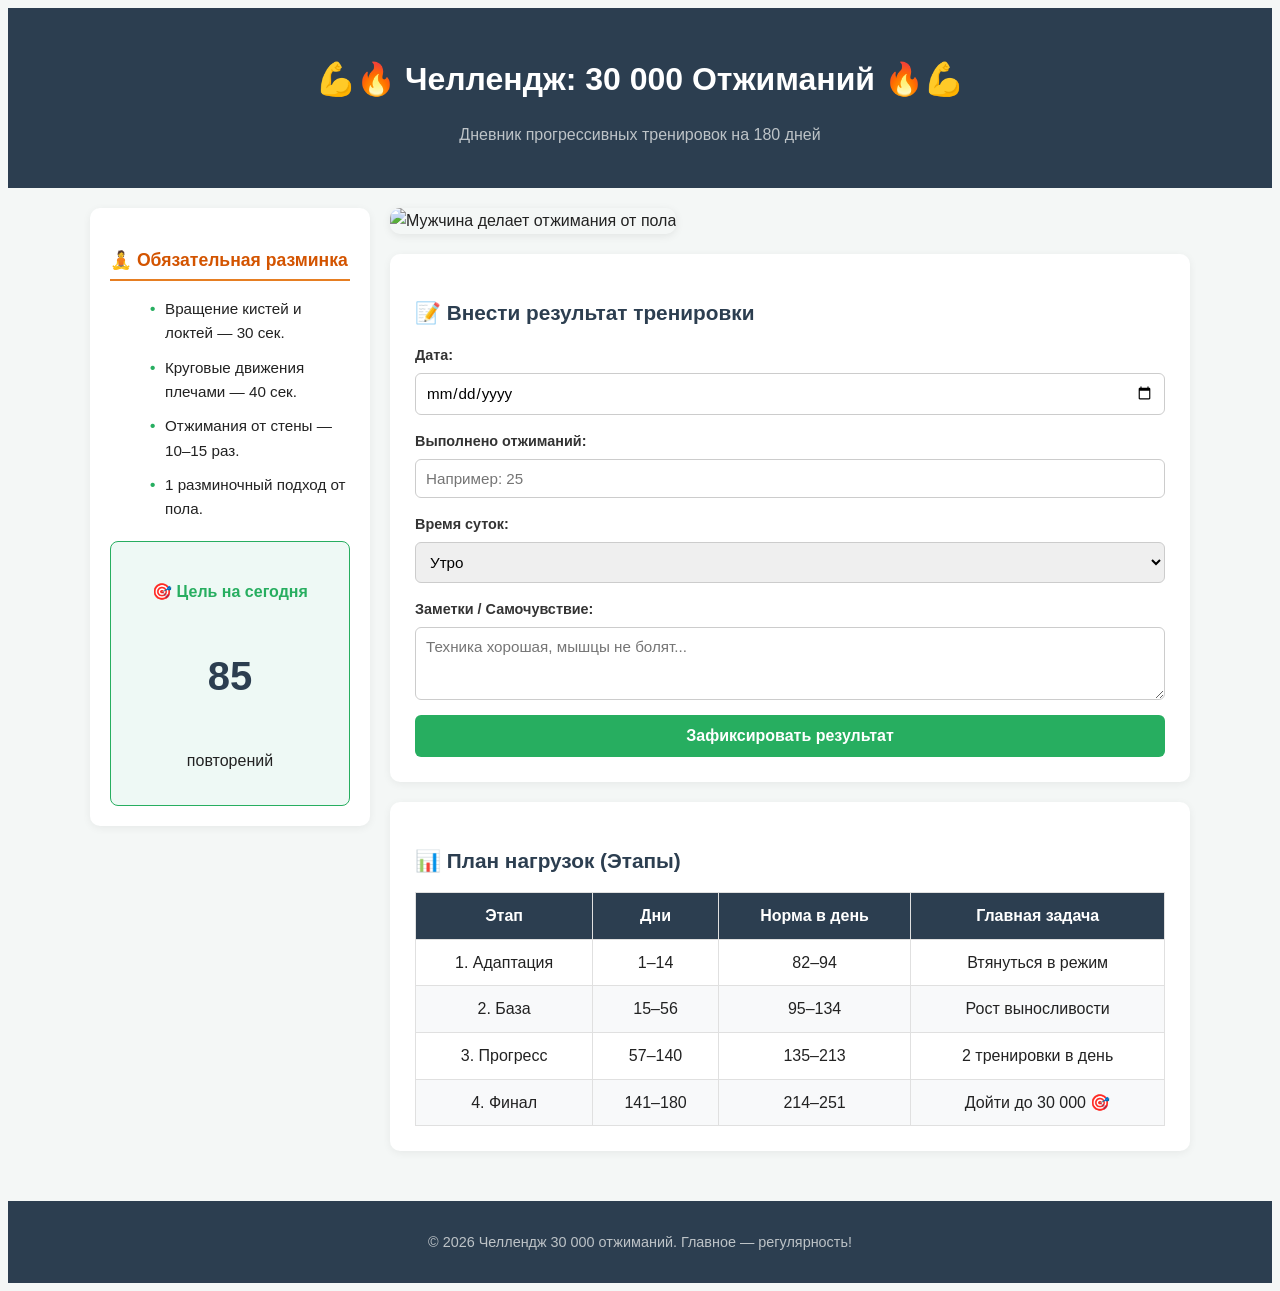
==== TOP/topindex.html @ 32d2bfa1 "test save git" ====
<!DOCTYPE html>
<html lang="ru">
<head>
    <meta charset="UTF-8">
    <meta name="viewport" content="width=device-width, initial-scale=1.0">
    <title>Челлендж 30 000 отжиманий</title>
    <link rel="stylesheet" href="./topstyle.css">
</head>
<body>

    <!-- Шапка сайта -->
    <header>
        <div class="header-container">
            <h1>💪🔥 Челлендж: 30 000 Отжиманий 🔥💪</h1>
            <p>Дневник прогрессивных тренировок на 180 дней</p>
        </div>
    </header>

    <!-- Основной сеточный контейнер -->
    <div class="layout-wrapper">

        <!-- Боковая колонка -->
        <aside>
            <h3>🧘 Обязательная разминка</h3>
            <ul>
                <li>Вращение кистей и локтей — 30 сек.</li>
                <li>Круговые движения плечами — 40 сек.</li>
                <li>Отжимания от стены — 10–15 раз.</li>
                <li>1 разминочный подход от пола.</li>
            </ul>

            <div class="aside-stat">
                <h4>🎯 Цель на сегодня</h4>
                <p class="stat-number">85</p>
                <p>повторений</p>
            </div>
        </aside>

        <!-- Главный контент страницы -->
        <main>

            <!-- Баннер / Фотография по теме -->
            <section class="media-section">
                <img src="https://images.unsplash.com/photo-1598971639058-fab3c3109a00?auto=format&fit=crop&w=1000&q=80" alt="Мужчина делает отжимания от пола" class="hero-image">
            </section>

            <!-- Форма для внесения выполненных отжиманий -->
            <section class="card">
                <h2>📝 Внести результат тренировки</h2>
                <form action="#" method="post" class="tracker-form">
                    
                    <div class="form-group">
                        <label for="date">Дата:</label>
                        <input type="date" id="date" name="date" required>
                    </div>

                    <div class="form-group">
                        <label for="count">Выполнено отжиманий:</label>
                        <input type="number" id="count" name="count" min="1" placeholder="Например: 25" required>
                    </div>

                    <div class="form-group">
                        <label for="timeofday">Время суток:</label>
                        <select id="timeofday" name="timeofday">
                            <option value="morning">Утро</option>
                            <option value="day">День</option>
                            <option value="evening">Вечер</option>
                        </select>
                    </div>

                    <div class="form-group">
                        <label for="notes">Заметки / Самочувствие:</label>
                        <textarea id="notes" name="notes" rows="3" placeholder="Техника хорошая, мышцы не болят..."></textarea>
                    </div>

                    <button type="submit" class="submit-btn">Зафиксировать результат</button>
                </form>
            </section>

            <!-- Таблица этапов -->
            <section class="card">
                <h2>📊 План нагрузок (Этапы)</h2>
                <table>
                    <thead>
                        <tr>
                            <th>Этап</th>
                            <th>Дни</th>
                            <th>Норма в день</th>
                            <th>Главная задача</th>
                        </tr>
                    </thead>
                    <tbody>
                        <tr>
                            <td>1. Адаптация</td>
                            <td>1–14</td>
                            <td>82–94</td>
                            <td>Втянуться в режим</td>
                        </tr>
                        <tr>
                            <td>2. База</td>
                            <td>15–56</td>
                            <td>95–134</td>
                            <td>Рост выносливости</td>
                        </tr>
                        <tr>
                            <td>3. Прогресс</td>
                            <td>57–140</td>
                            <td>135–213</td>
                            <td>2 тренировки в день</td>
                        </tr>
                        <tr>
                            <td>4. Финал</td>
                            <td>141–180</td>
                            <td>214–251</td>
                            <td>Дойти до 30 000 🎯</td>
                        </tr>
                    </tbody>
                </table>
            </section>

        </main>
    </div>

    <!-- Подвал сайта -->
    <footer>
        <p>&copy; 2026 Челлендж 30 000 отжиманий. Главное — регулярность!</p>
    </footer>

</body>
</html>



<!-- git init
git status
git add .
git commit -m "название комита"
git push origin ( branch name) !-->
<!-- git remote( проверка есть ли связь с компьютером git and github)  -->
<!--git push ( отправляет все на гитхаб)  -->
<!-- git branch  (создает новую ветку) -->
<!-- git checkout ( меняет ветку) -->
<!-- git merge ( соединяет ветки) -->
<!-- git clone (клонирует репозиторий) -->
<!-- git fetch (тянет данные из гитхаба) -->
<!-- git pull (тянет данные из гитхаба) -->
<!-- git reset (Проще говоря, она позволяет «отмотать» историю репозитория назад.) -->
<!-- // TEST COMMIT WELL DONE
// hello people welcome my test code
// new blank -->
---- TOP/topstyle.css ----
/* Общий сброс и базовые настройки */
🔥Habsida🔥* {
    box-sizing: border-box;
    margin: 0;
    padding: 0;
}

body {
    font-family: Arial, sans-serif;
    background-color: #f4f7f6;
    color: #222222;
    line-height: 1.6;
    display: flex;
    flex-direction: column;
    min-height: 100vh;
}

/* 1. HEADER (Шапка) */
header {
    background-color: #2c3e50;
    color: #ffffff;
    padding: 25px 20px;
    text-align: center;
}

header h1 {
    font-size: 2rem;
    margin-bottom: 5px;
}

header p {
    color: #bdc3c7;
    font-size: 1rem;
}

/* Обертка для расположения ASIDE и MAIN бок о бок */
.layout-wrapper {
    display: grid;
    grid-template-columns: 280px 1fr;
    gap: 20px;
    max-width: 1100px;
    width: 100%;
    margin: 20px auto;
    padding: 0 15px;
    flex: 1; /* Прижимает футер к низу экрана */
}

/* 2. ASIDE (Боковая панель) */
aside {
    background-color: #ffffff;
    padding: 20px;
    border-radius: 10px;
    box-shadow: 0 2px 8px rgba(0, 0, 0, 0.06);
    height: fit-content;
}

aside h3 {
    color: #d35400;
    margin-bottom: 12px;
    font-size: 1.1rem;
    border-bottom: 2px solid #e67e22;
    padding-bottom: 5px;
}

aside ul {
    list-style-type: none;
    margin-bottom: 20px;
}

aside li {
    margin-bottom: 10px;
    padding-left: 15px;
    position: relative;
    font-size: 0.95rem;
}

aside li::before {
    content: "•";
    color: #27ae60;
    font-weight: bold;
    position: absolute;
    left: 0;
}

.aside-stat {
    background-color: #eef9f5;
    border: 1px solid #27ae60;
    padding: 15px;
    border-radius: 8px;
    text-align: center;
}

.aside-stat h4 {
    color: #27ae60;
}

.stat-number {
    font-size: 2.5rem;
    font-weight: bold;
    color: #2c3e50;
}

/* 3. MAIN (Основная часть) */
main {
    display: flex;
    flex-direction: column;
    gap: 20px;
}

/* Фотография */
.hero-image {
    width: 100%;
    height: 240px;
    object-fit: cover;
    border-radius: 10px;
    box-shadow: 0 2px 8px rgba(0, 0, 0, 0.08);
}

/* Карточки контента */
.card {
    background-color: #ffffff;
    padding: 25px;
    border-radius: 10px;
    box-shadow: 0 2px 8px rgba(0, 0, 0, 0.06);
}

h2 {
    color: #2c3e50;
    margin-bottom: 15px;
    font-size: 1.3rem;
}

/* Форма записи результатов */
.tracker-form {
    display: flex;
    flex-direction: column;
    gap: 15px;
}

.form-group {
    display: flex;
    flex-direction: column;
    gap: 6px;
}

.form-group label {
    font-weight: bold;
    font-size: 0.9rem;
    color: #333;
}

.form-group input,
.form-group select,
.form-group textarea {
    padding: 10px;
    border: 1px solid #ccc;
    border-radius: 6px;
    font-size: 0.95rem;
    font-family: inherit;
}

.form-group input:focus,
.form-group select:focus,
.form-group textarea:focus {
    outline: none;
    border-color: #27ae60;
    box-shadow: 0 0 5px rgba(39, 174, 96, 0.3);
}

.submit-btn {
    background-color: #27ae60;
    color: white;
    border: none;
    padding: 12px;
    border-radius: 6px;
    font-size: 1rem;
    font-weight: bold;
    cursor: pointer;
    transition: background-color 0.2s;
}

.submit-btn:hover {
    background-color: #219150;
}

/* Таблица */
table {
    width: 100%;
    border-collapse: collapse;
    margin-top: 10px;
}

th, td {
    padding: 10px 12px;
    text-align: center;
    border: 1px solid #e0e0e0;
}

th {
    background-color: #2c3e50;
    color: #ffffff;
}

tr:nth-child(even) {
    background-color: #f8f9fa;
}

/* 4. FOOTER (Подвал) */
footer {
    background-color: #2c3e50;
    color: #bdc3c7;
    text-align: center;
    padding: 15px;
    margin-top: 30px;
    font-size: 0.9rem;
}

/* Адаптивность для мобильных устройств */
@media (max-width: 768px) {
    .layout-wrapper {
        grid-template-columns: 1fr;
    }
}
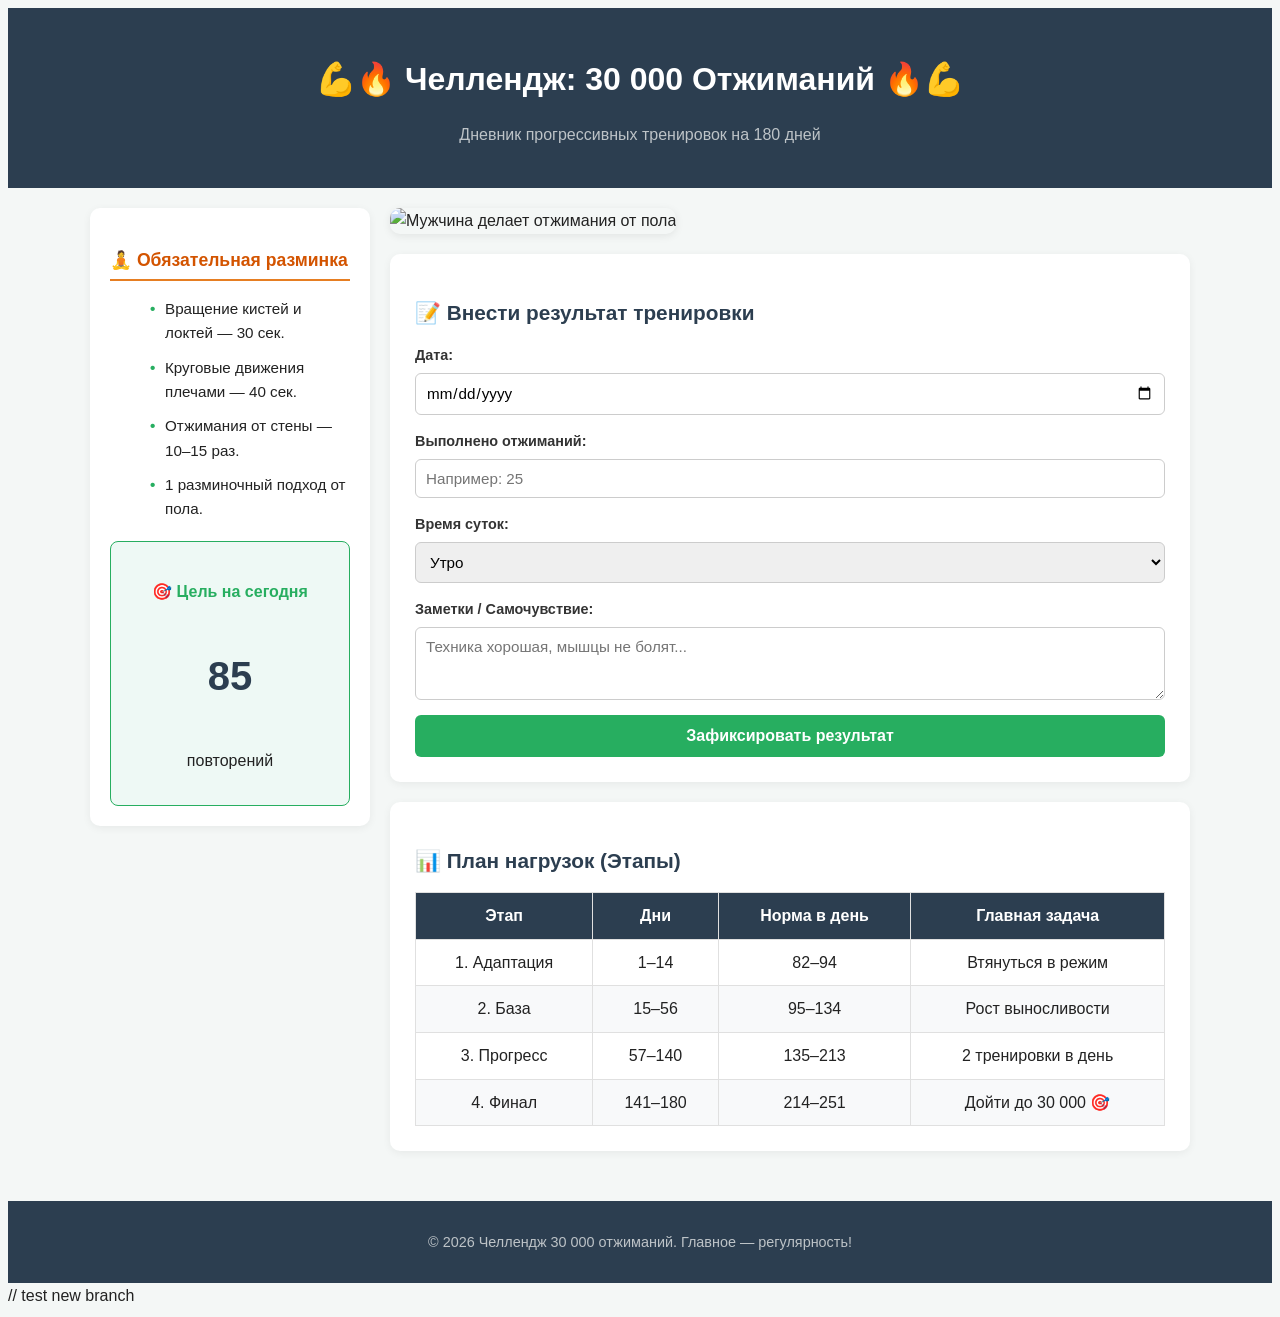
==== commit 26badd37: "test new branch" ====
--- a/TOP/topindex.html
+++ b/TOP/topindex.html
@@ -147,4 +147,5 @@
 <!-- git reset (Проще говоря, она позволяет «отмотать» историю репозитория назад.) -->
 <!-- // TEST COMMIT WELL DONE
 // hello people welcome my test code
-// new blank -->+// new blank -->
+// test new branch
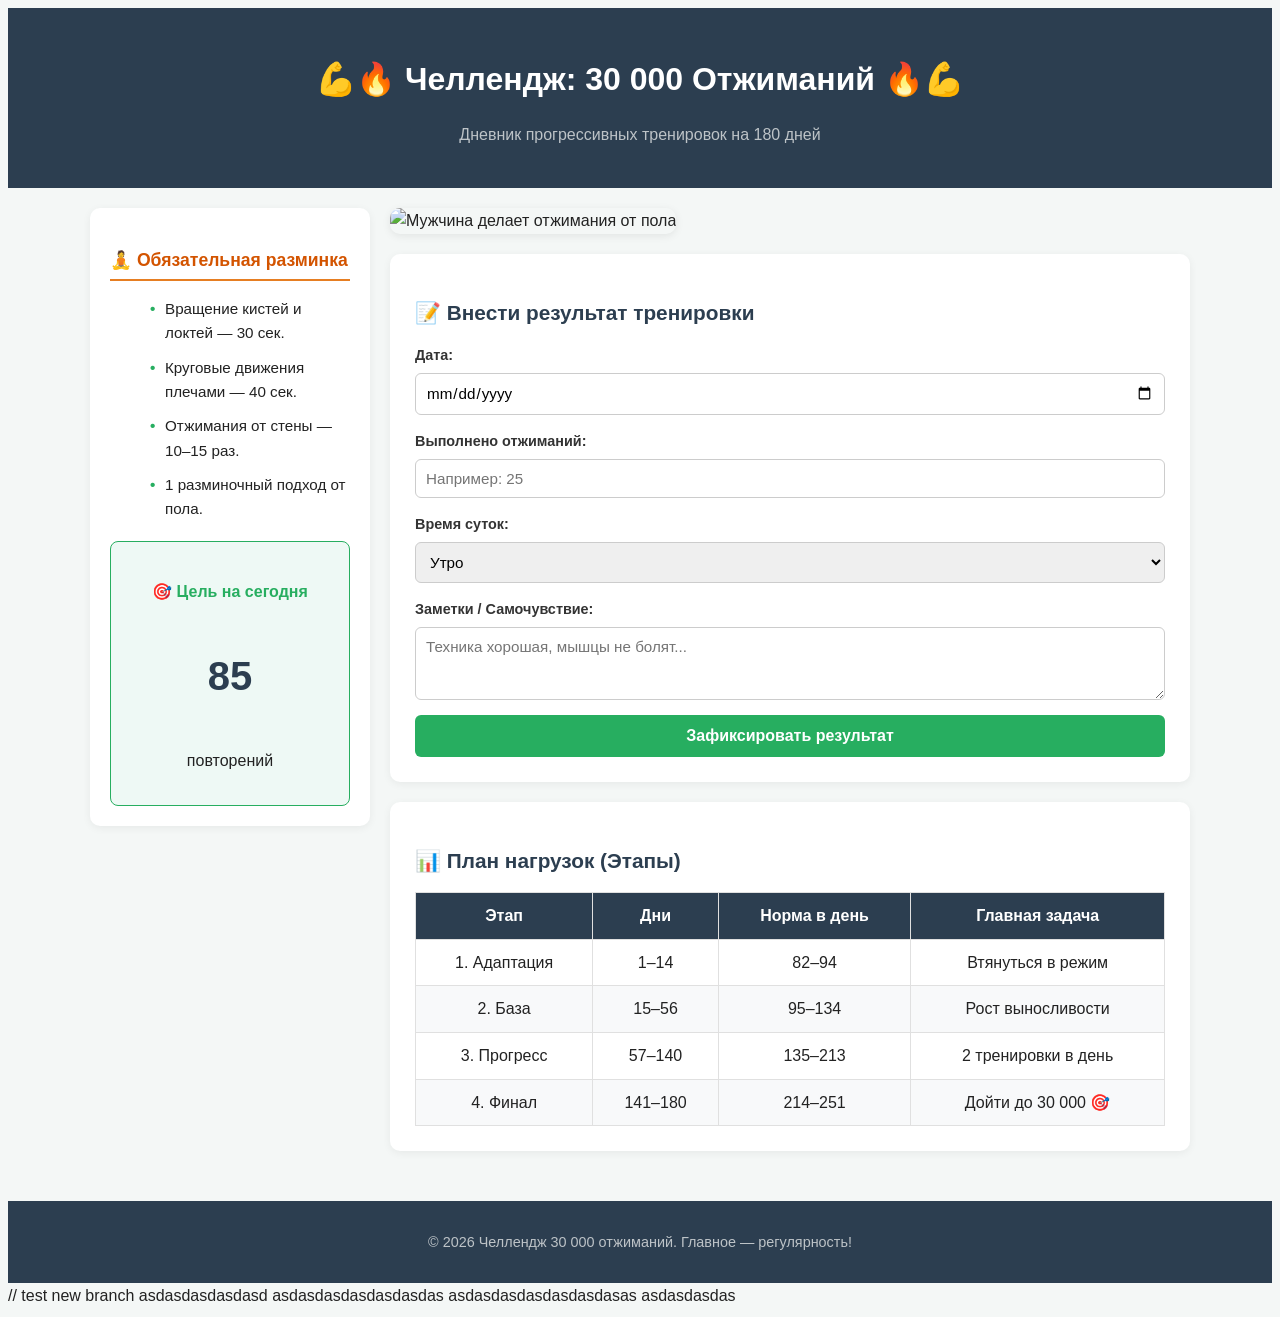
==== commit 852965e5: "new 3 line" ====
--- a/TOP/topindex.html
+++ b/TOP/topindex.html
@@ -148,4 +148,8 @@
 <!-- // TEST COMMIT WELL DONE
 // hello people welcome my test code
 // new blank -->
-// test new branch+// test new branch
+asdasdasdasdasd
+asdasdasdasdasdasdas
+asdasdasdasdasdasdasas
+asdasdasdas
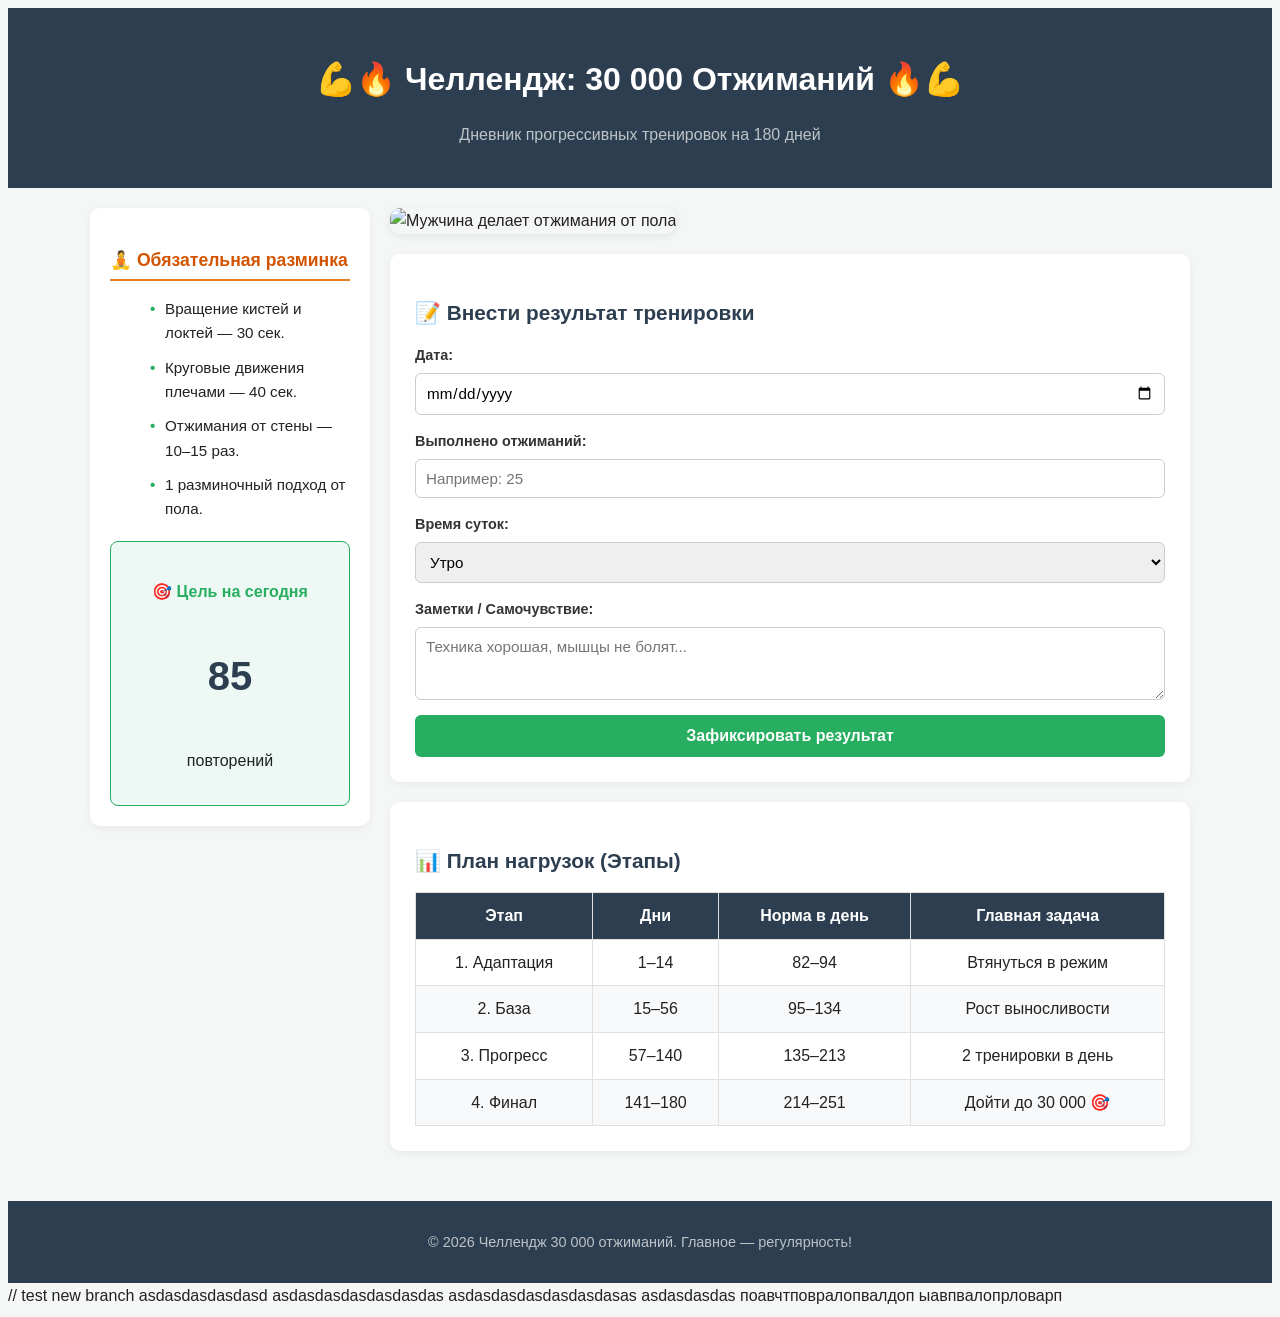
==== commit 7b3b7523: "new line 5" ====
--- a/TOP/topindex.html
+++ b/TOP/topindex.html
@@ -152,4 +152,8 @@
 asdasdasdasdasd
 asdasdasdasdasdasdas
 asdasdasdasdasdasdasas
-asdasdasdas+asdasdasdas
+
+
+поавчтповралопвалдоп
+ыавпвалопрловарп
